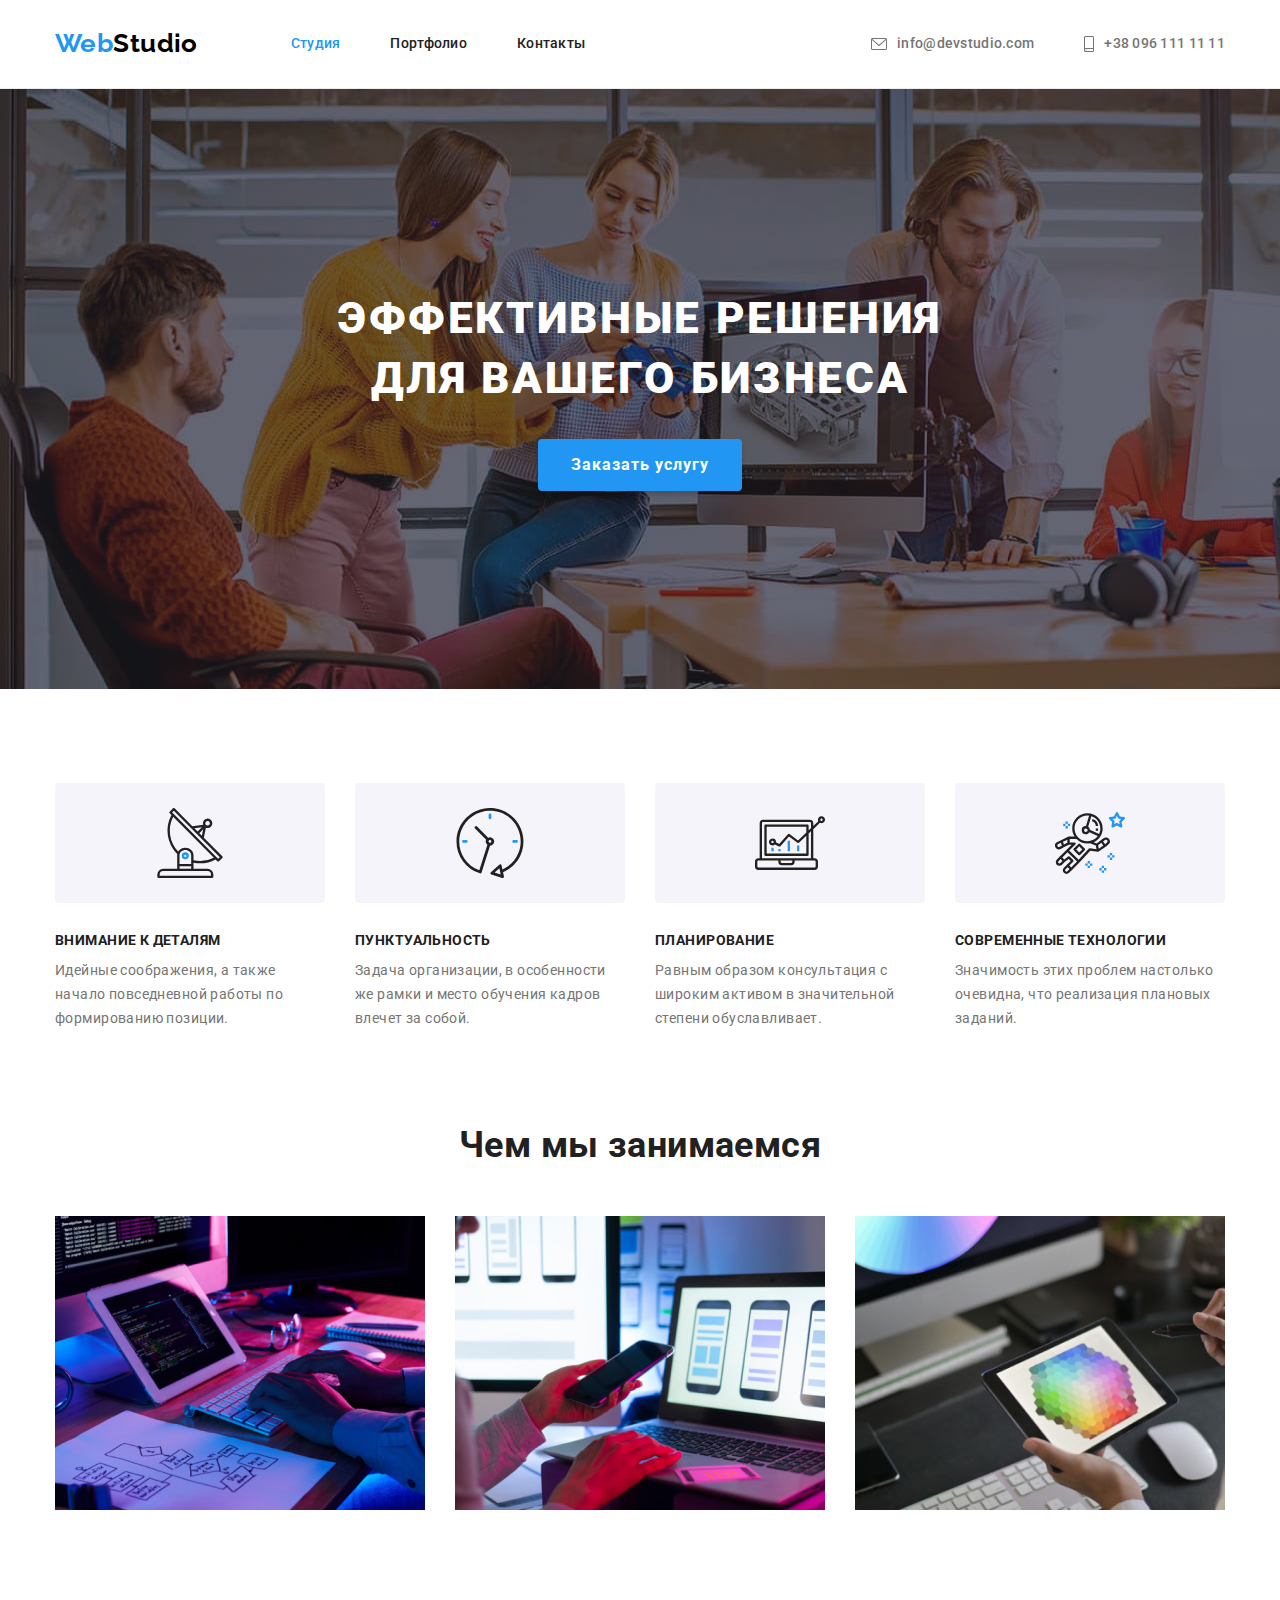
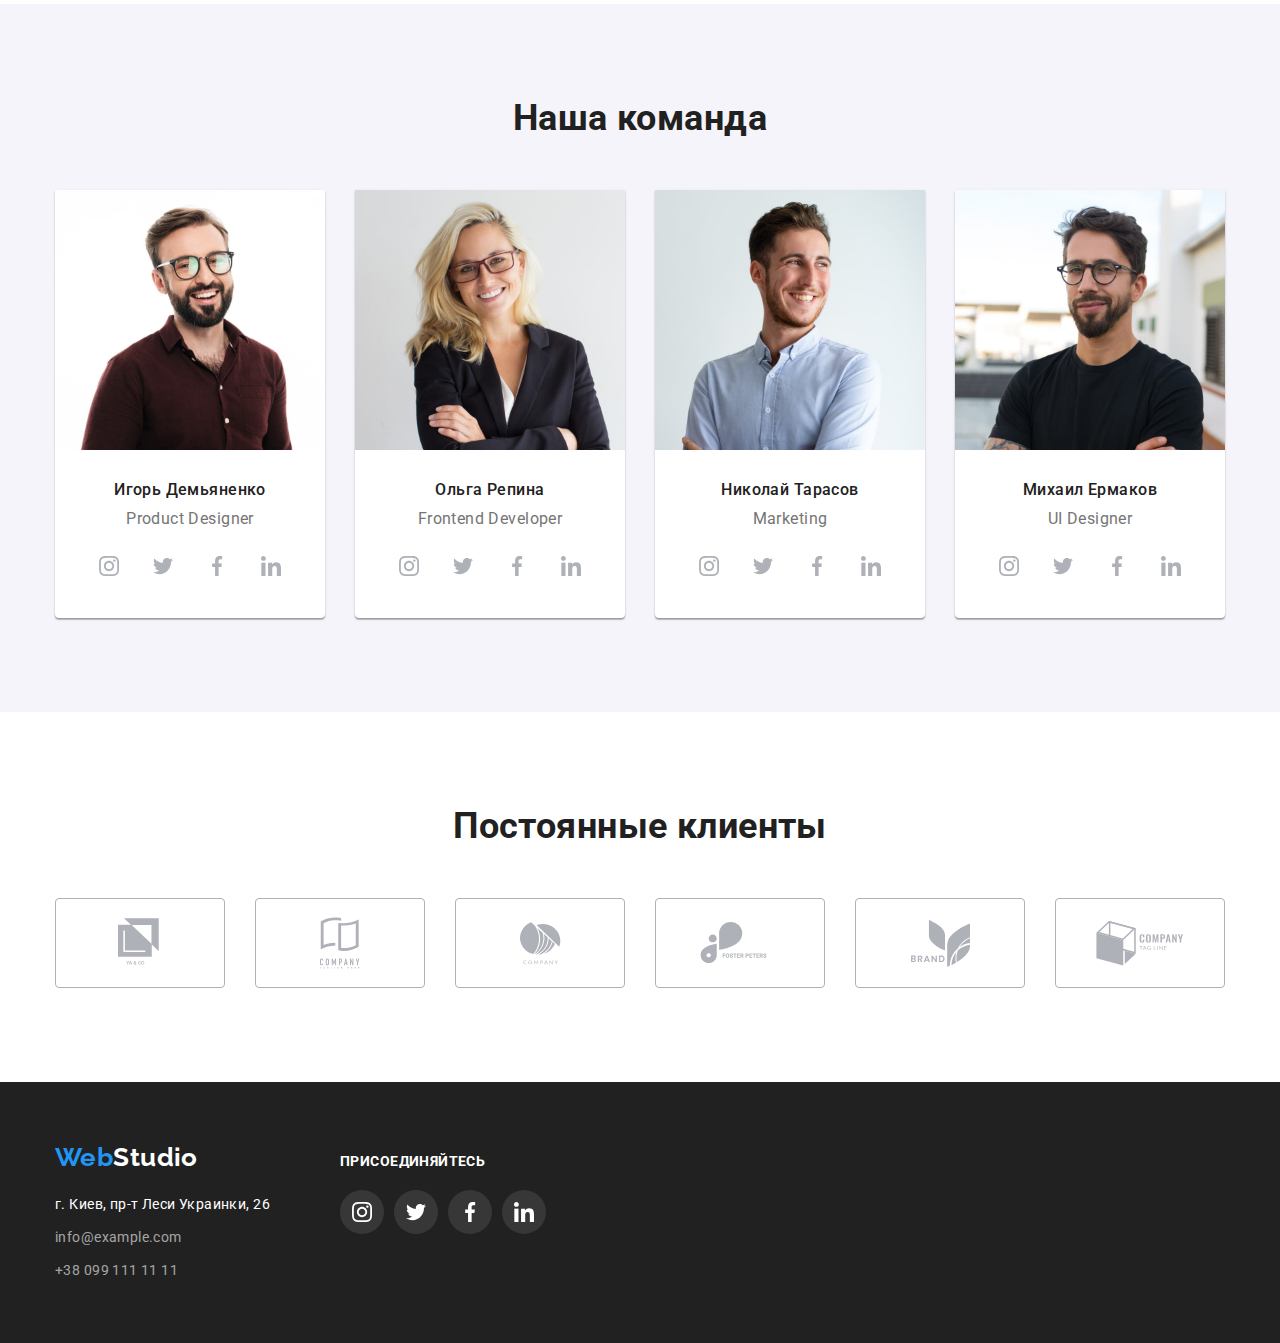
==== index.html @ 92859f31 "js code was added" ====
<!DOCTYPE html>
<html lang="ru">
  <head>
    <meta charset="UTF-8" />
    <meta name="viewport" content="width=device-width, initial-scale=1.0" />
    <link rel="preconnect" href="https://fonts.gstatic.com" />
    <link
      href="https://fonts.googleapis.com/css2?family=Raleway:wght@700&family=Roboto:wght@400;500;700;900&display=swap"
      rel="stylesheet"
    />
    <link
      rel="stylesheet"
      href="https://cdnjs.cloudflare.com/ajax/libs/modern-normalize/1.0.0/modern-normalize.css"
    />
    <link rel="stylesheet" href="./css/style.css" />
    <link rel="stylesheet" href="./css/svg.css">
    <title>Web Studio</title>
  </head>
  <body>
    <!-- navigation and contact information -->
    <header class="page-header">
      <div class="container">
        <nav class="navigation">
          <a
            class="logo link-reset"
            href="./index.html"
            aria-label="логотип компании WebStudio"
            lang="en"
            ><span class="web">Web</span>Studio</a
          >
          <ul class="pages-list list-reset">
            <li class="item">
              <a class="link link-reset current-page" href="./index.html"
                >Студия</a
              >
            </li>
            <li class="item">
              <a
                class="link link-reset"
                href="./pages/portfolio.html"
                target="_blank"
                >Портфолио</a
              >
            </li class="item">
            <li><a class="link link-reset" href="">Контакты</a></li>
          </ul>
        </nav>
        <ul class="contacts-list list-reset">
          <li class="item">
            <a class="link link-reset"
              href="mailto:info@devstudio.com"
              lang="en">
              <svg class="icon mail-icon">
                <use href="./images/svg/icons-sprite.svg#icon-envelope">
              </svg>
              <span>info@devstudio.com</span>
            </a>
          </li>
          <li class="item">
            <a class="link link-reset" href="tel:+380961111111">
              <svg class="icon phone-icon">
                <use href="./images/svg/icons-sprite.svg#icon-smartphone"/>
              </svg>
              <span>+38 096 111 11 11</span>
            </a>
          </li>
        </ul>
      </div>
    </header>
    <!-- general content -->
    <main>
      <!-- hero -->
      <section class="hero">
        <div class="container">
          <h1>Эффективные решения для вашего бизнеса</h1>
          <button
            class="btn button-order button-cursor"
            type="button"
            name="service-order"
          >
            Заказать услугу
          </button>
        </div>
      </section>
      <!-- features -->
      <section class="features-section">
        <div class="container">
          <h2 class="visually-hidden">Особенности</h2>
          <ul class="features-list list-reset">
            <li class="item icon-antenna">
              <h3 class="feature-heading">Внимание к деталям</h3>
              <p class="feature-description">
                Идейные соображения, а также начало повседневной работы по
                формированию позиции.
              </p>
            </li>
            <li class="item icon-clock">
              <h3 class="feature-heading">Пунктуальность</h3>
              <p class="feature-description">
                Задача организации, в особенности же рамки и место обучения кадров
                влечет за собой.
              </p>
            </li>
            <li class="item icon-diagram">
              <h3 class="feature-heading">Планирование</h3>
              <p class="feature-description">
                Равным образом консультация с широким активом в значительной
                степени обуславливает.
              </p>
            </li>
            <li class="item icon-astronaut">
              <h3 class="feature-heading">Современные технологии</h3>
              <p class="feature-description">
                Значимость этих проблем настолько очевидна, что реализация
                плановых заданий.
              </p>
            </li>
          </ul>
        </div>
      </section>
      <!-- what do we do -->
      <section class="directions-section">
        <div class="container">
          <h2 class="directions-heading">Чем мы занимаемся</h2>
          <ul class="directions-list list-reset">
            <li class="item">
              <img
                src="./images/features/optimized/box01-o.jpg"
                alt="алгоритмы"
                width="370"
                height="294"
              />
            </li>
            <li class="item">
              <img
                src="./images/features/optimized/box02-o.jpg"
                alt="оптимизация"
                width="370"
                height="294"
              />
            </li>
            <li class="item">
              <img
                src="./images/features/optimized/box03-o.jpg"
                alt="дизайн"
                width="370"
                height="294"
              />
            </li>
          </ul>
        </div>
      </section>
      <!-- our team -->
      <section class="team">
        <div class="container">
          <h2 class="team-heading">Наша команда</h2>
          <ul class="teammates-list list-reset">
            <li class="item">
              <div class="card-description">
                <h3 class="teammate-name">Игорь Демьяненко</h3>
                <p class="teammate-position" lang="en">Product Designer</p>
                <ul class="list-reset social-networks">
                  <li class="item">
                    <a href="" class="link-reset social-link">
                    <svg class="icon-social-network">
                      <use href="./images/svg/icons-sprite.svg#icon-instagram"></use>
                    </svg>
                  </a>
                  </li>
                  <li class="item">
                    <a href="" class="link-reset social-link">
                      <svg class="icon-social-network">
                        <use href="./images/svg/icons-sprite.svg#icon-twitter"></use>
                      </svg>
                    </a>
                  </li>
                  <li class="item">
                    <a href="" class="link-reset social-link">
                      <svg class="icon-social-network">
                        <use href="./images/svg/icons-sprite.svg#icon-facebook"></use>
                      </svg>
                    </a>
                  </li>
                  <li class="item">
                    <a href="" class="link-reset social-link">
                      <svg class="icon-social-network">
                        <use href="./images/svg/icons-sprite.svg#icon-linkedin"></use>
                      </svg>
                    </a>
                  </li>
                </ul>
              </div>
              <img
                src="./images/teammates/optimized/01-o.jpg"
                alt="сотрудник компании WebStudio в сфере дизайна продукта"
                width="270"
                height="260"
              />
            </li>
            <li class="item">
              <div class="card-description">
                <h3 class="teammate-name">Ольга Репина</h3>
                <p class="teammate-position" lang="en">Frontend Developer</p>
                <ul class="list-reset social-networks">
                  <li class="item">
                    <a href="" class="link-reset social-link">
                    <svg class="icon-social-network">
                      <use href="./images/svg/icons-sprite.svg#icon-instagram"></use>
                    </svg>
                  </a>
                  </li>
                  <li class="item">
                    <a href="" class="link-reset social-link">
                      <svg class="icon-social-network">
                        <use href="./images/svg/icons-sprite.svg#icon-twitter"></use>
                      </svg>
                    </a>
                  </li>
                  <li class="item">
                    <a href="" class="link-reset social-link">
                      <svg class="icon-social-network">
                        <use href="./images/svg/icons-sprite.svg#icon-facebook"></use>
                      </svg>
                    </a>
                  </li>
                  <li class="item">
                    <a href="" class="link-reset social-link">
                      <svg class="icon-social-network">
                        <use href="./images/svg/icons-sprite.svg#icon-linkedin"></use>
                      </svg>
                    </a>
                  </li>
                </ul>
              </div>
              <img
                src="./images/teammates/optimized/02-o.jpg"
                alt="сотрудник компании WebStudio в сфере разработки"
                width="270"
                height="260"
              />
            </li>
            <li class="item">
              <div class="card-description">
                <h3 class="teammate-name">Николай Тарасов</h3>
                <p class="teammate-position" lang="en">Marketing</p>
                <ul class="list-reset social-networks">
                  <li class="item">
                    <a href="" class="link-reset social-link">
                    <svg class="icon-social-network">
                      <use href="./images/svg/icons-sprite.svg#icon-instagram"></use>
                    </svg>
                  </a>
                  </li>
                  <li class="item">
                    <a href="" class="link-reset social-link">
                      <svg class="icon-social-network">
                        <use href="./images/svg/icons-sprite.svg#icon-twitter"></use>
                      </svg>
                    </a>
                  </li>
                  <li class="item">
                    <a href="" class="link-reset social-link">
                      <svg class="icon-social-network">
                        <use href="./images/svg/icons-sprite.svg#icon-facebook"></use>
                      </svg>
                    </a>
                  </li>
                  <li class="item">
                    <a href="" class="link-reset social-link">
                      <svg class="icon-social-network">
                        <use href="./images/svg/icons-sprite.svg#icon-linkedin"></use>
                      </svg>
                    </a>
                  </li>
                </ul>
              </div>
              <img
                src="./images/teammates/optimized/03-o.jpg"
                alt="сотрудник компании WebStudio в сфере маркетинга"
                width="270"
                height="260"
              />
            </li>
            <li class="item">
              <div class="card-description">
                <h3 class="teammate-name">Михаил Ермаков</h3>
                <p class="teammate-position" lang="en">UI Designer</p>
                <ul class="list-reset social-networks">
                  <li class="item">
                    <a href="" class="link-reset social-link">
                    <svg class="icon-social-network">
                      <use href="./images/svg/icons-sprite.svg#icon-instagram"></use>
                    </svg>
                  </a>
                  </li>
                  <li class="item">
                    <a href="" class="link-reset social-link">
                      <svg class="icon-social-network">
                        <use href="./images/svg/icons-sprite.svg#icon-twitter"></use>
                      </svg>
                    </a>
                  </li>
                  <li class="item">
                    <a href="" class="link-reset social-link">
                      <svg class="icon-social-network">
                        <use href="./images/svg/icons-sprite.svg#icon-facebook"></use>
                      </svg>
                    </a>
                  </li>
                  <li class="item">
                    <a href="" class="link-reset social-link">
                      <svg class="icon-social-network">
                        <use href="./images/svg/icons-sprite.svg#icon-linkedin"></use>
                      </svg>
                    </a>
                  </li>
                </ul>
              </div>
              <img
                src="./images/teammates/optimized/04-o.jpg"
                alt="сотрудник компании WebStudio в сфере дизайна среды"
                width="270"
                height="260"
              />
            </li>
          </ul>
        </div>
      </section>
      <!-- clients logo -->
      <section class="clients-section">
        <div class="container">
          <h2 class="clients-heading">Постоянные клиенты</h2>
          <ul class="list-reset clients-list">
            <li class="icon-wrapper">
              <a class="link-reset client-icon" href="">
                <svg class="client-logo logo-1">
                  <use href="./images/svg/icons-sprite.svg#icon-logo-1"></use>
                </svg>
              </a>
            </li>
            <li class="icon-wrapper">
              <a class="link-reset client-icon" href="">
                <svg class="client-logo logo-2">
                  <use href="./images/svg/icons-sprite.svg#icon-logo-2"></use>
                </svg>
              </a>
            </li>
            <li class="icon-wrapper">
              <a class="link-reset client-icon" href="">
                <svg class="client-logo logo-3">
                  <use href="./images/svg/icons-sprite.svg#icon-logo-3"></use>
                </svg>
              </a>
            </li>
            <li class="icon-wrapper">
              <a class="link-reset client-icon" href="">
                <svg class="client-logo logo-4">
                  <use href="./images/svg/icons-sprite.svg#icon-logo-4"></use>
                </svg>
              </a>
            </li>
            <li class="icon-wrapper">
              <a class="link-reset client-icon" href="">
                <svg class="client-logo logo-5">
                  <use href="./images/svg/icons-sprite.svg#icon-logo-5"></use>
                </svg>
              </a>
            </li>
            <li class="icon-wrapper">
              <a class="link-reset client-icon " href="">
                <svg class="client-logo logo-6">
                  <use href="./images/svg/icons-sprite.svg#icon-logo-6"></use>
                </svg>
              </a>
            </li>
          </ul>
        </div>
      </section>
    </main>
    <!-- aux information and adress -->
    <footer class="page-footer">
      <div class="container">
        <address class="address">
          <a
            class="logo link-reset"
            href="./index.html"
            aria-label="логотип компании WebStudio"
            lang="en"
            ><span class="web">Web</span>Studio</a
          >
          <p class="postal">г. Киев, пр-т Леси Украинки, 26</p>
          <ul class="contacts-list list-reset">
            <li class="item">
              <a class="email link-reset" href="mailto:info@example.com" lang="en"
                >info@example.com</a
              >
            </li>
            <li class="item">
              <a class="tel link-reset" href="tel:+380991111111"
                >+38 099 111 11 11</a
              >
            </li>
          </ul>
        </address>
        <div class="join-container">
          <h2 class="join-heading">присоединяйтесь</h2>
          <ul class="list-reset social-networks">
            <li class="item">
              <a href="" class="link-reset social-link">
              <svg class="icon-social-network">
                <use href="./images/svg/icons-sprite.svg#icon-instagram"></use>
              </svg>
            </a>
          </li>
            <li class="item">
              <a href="" class="link-reset social-link">
                <svg class="icon-social-network">
                  <use href="./images/svg/icons-sprite.svg#icon-twitter"></use>
                </svg>
            </a>
          </li>
            <li class="item">
              <a href="" class="link-reset social-link">
                <svg class="icon-social-network">
                  <use href="./images/svg/icons-sprite.svg#icon-facebook"></use>
                </svg>
            </a>
          </li>
            <li class="item">
              <a href="" class="link-reset social-link">
                <svg class="icon-social-network">
                  <use href="./images/svg/icons-sprite.svg#icon-linkedin"></use>
                </svg>
            </a>
          </li>
          </ul>  
        </div>
      </div>
    </footer>
    <script src="./js/modal.js"></script>
  </body>
</html>
---- css/style.css ----
:root {
  --common-font: Roboto, sans-serif;
  --logo-font: Raleway, sans-serif;

  --main-bg-color: #ffffff;
  --section-bg-color: #f5f4fa;
  --footer-bg-color: #212121;
  --blank-bg-color: #2f303a;
  --border-separator-color: #ececec;
  --interactive-element-color: #2196f3;
  --button-color: #2196f3;
  --current-page-color: #2196f3;
  --button-filter-color: #f5f4fa;

  --logo-font-color: #2196f3;
  --logo-font-black: #000000;
  --logo-font-white: #ffffff;
  --lightondark-text-color: #ffffff;
  --main-heading-color: #212121;
  --nav-color: #212121;
  --main-text-color: #757575;
  --footer-contacts-color: rgba(255, 255, 255, 0.6);
  --card-border-color: #eeeeee;

  --hero-bg-color: #c4c4c4;
  --hero-bg-overlay-color: rgba(47, 48, 58, 0.4);

  --svg-inactive-fill: #afb1b8;
  --svg-active-fill: #2196f3;

  --hero-button-color: #2196f3;
  --hero-button-active-color: #188ce8;
  --hero-button-shadow: 0px 4px 4px rgba(0, 0, 0, 0.15);
  --features-preview-bg-color: #f5f4fa;

  --teammate-social-link-inactive-bg: #ffffff;
  --teammate-social-link-active-bg: #2196f3;
  --teammate-social-link-logo-fill: #afb1b8;
  --teammate-social-link-logo-active: #ffffff;

  --footer-social-link-inactive-bg: rgba(255, 255, 255, 0.1);
  --footer-social-link-active-bg: #2196f3;
  --footer-social-link-fill: #ffffff;

  --filter-button-selected-shadow: 0px 3px 1px rgba(0, 0, 0, 0.1),
    0px 1px 2px rgba(0, 0, 0, 0.08), 0px 2px 2px rgba(0, 0, 0, 0.12);
  --portfolio-card-hover-shadow: 0px 1px 1px rgba(0, 0, 0, 0.12),
    0px 4px 4px rgba(0, 0, 0, 0.06), 1px 4px 6px rgba(0, 0, 0, 0.16);
}

.visually-hidden {
  position: absolute;
  clip: rect(0 0 0 0);
  width: 1px;
  height: 1px;
  margin: -1px;
}

/* general adaptation to the design (common properties)*/
body {
  background-color: var(--main-bg-color);
  color: var(--main-text-color);
  font-family: var(--common-font);
  font-weight: 400;
  font-size: 14px;
  line-height: 1.71;
  letter-spacing: 0.03em;
}

.page-footer {
  background-color: var(--footer-bg-color);
}

.current-page {
  color: var(--current-page-color);
}

.list-reset {
  list-style-type: none;
  padding: 0;
  margin: 0;
}

.link-reset {
  text-decoration: none;
}

.link-reset:visited,
.link-reset:active {
  color: inherit;
}

.page-header {
  border-bottom: 1px solid var(--border-separator-color);
}

/* container. centering main content*/
.container {
  width: 1200px;
  padding-left: 15px;
  padding-right: 15px;
  margin-left: auto;
  margin-right: auto;
}

.page-header > .container {
  display: flex;
  align-items: center;
}

/* logotype */
.logo,
.logo:visited {
  font-family: var(--logo-font);
  font-weight: 700;
  font-size: 26px;
  line-height: 1.19;
  letter-spacing: inherit;
  color: var(--logo-font-black);
}

.logo > .web {
  color: var(--logo-font-color);
}
.address > .logo {
  color: var(--logo-font-white);
}

.navigation .logo {
  display: block;
  /* padding-top: 24px;
  padding-bottom: 25px; */
  margin-right: 93px;
}
/* navigation */
.navigation {
  display: flex;
  align-items: center;
}

.navigation .link,
.navigation .link:visited,
.contacts-list .link,
.contacts-list .link:visited {
  font-family: inherit;
  font-weight: 500;
  font-size: 14px;
  line-height: 1.14;
  letter-spacing: 0.02em;
}

.pages-list {
  display: flex;
}

.pages-list .link {
  color: var(--nav-color);
}

.page-header .contacts-list {
  display: flex;
  margin-left: auto;
}

.contacts-list > .item > .link {
  display: flex;
  align-items: center;
  color: var(--main-text-color);
  line-height: inherit;
}

.pages-list .link,
.contacts-list .link {
  display: block;
  padding-top: 32px;
  padding-bottom: 32px;
}

.page-header .pages-list > .item:not(:last-child),
.page-header .contacts-list > .item:not(:last-child) {
  margin-right: 50px;
}

.pages-list .link:hover,
.pages-list .link:focus,
.contacts-list .link:hover,
.contacts-list .link:focus {
  color: var(--interactive-element-color);
  outline: transparent;
}

.link.current-page {
  color: var(--interactive-element-color);
}

/* hero section */
.hero {
  height: 600px;
  max-width: 1600px;
  padding-top: 200px;
  padding-bottom: 200px;
  margin-right: auto;
  margin-left: auto;
  text-align: center;
  background-color: var(--hero-bg-color);
  background-image: linear-gradient(
      var(--hero-bg-overlay-color),
      var(--hero-bg-overlay-color)
    ),
    url('../images/hero/optimized/hero-bg-o.jpg');
  background-repeat: no-repeat;
}

.hero h1 {
  width: 696px;
  margin: 0;
  margin-right: auto;
  margin-left: auto;
  margin-bottom: 30px;

  font-weight: 900;
  font-size: 44px;
  line-height: 1.36;
  letter-spacing: 0.06em;
  text-transform: uppercase;
  text-align: center;

  color: var(--lightondark-text-color);
}

.hero .button-order {
  font-weight: 700;
  font-size: 16px;
  line-height: 1.87;
  letter-spacing: 0.06em;
  color: var(--lightondark-text-color);
  background-color: var(--button-color);
}

.hero .button-order:hover,
.hero .button-order:focus {
  background-color: var(--hero-button-active-color);
}

.btn {
  border: 1px solid transparent;
  border-radius: 4px;
  padding: 10px 32px;
  text-align: center;
  box-shadow: 0px 4px 4px rgba(0, 0, 0, 0.15);
}

/* features */
.features-section,
.team,
.clients-section {
  padding-top: 94px;
  padding-bottom: 94px;
}
.features-list {
  display: flex;
}

.features-list > .item {
  max-width: 270px;
}

.features-list > .item:not(:last-child) {
  margin-right: 30px;
}

.features-list > .item::before {
  content: '';
  display: block;
  width: 270px;
  height: 120px;
  margin-bottom: 30px;
  border-radius: 4px;
  background-color: var(--features-preview-bg-color);
  background-repeat: no-repeat;
  background-position: center;
}

.icon-antenna::before {
  background-image: url('../images/svg/optimized/antenna.svg');
}
.icon-clock::before {
  background-image: url('../images/svg/optimized/clock.svg');
}
.icon-diagram::before {
  background-image: url('../images/svg/optimized/diagram.svg');
}
.icon-astronaut::before {
  background-image: url('../images/svg/optimized/astronaut.svg');
}

.feature-heading,
.feature-description {
  margin: 0;
}

.feature-heading {
  margin-bottom: 10px;
}

.features-list .feature-heading {
  font-weight: 700;
  font-size: 14px;
  line-height: 1.14;
  text-transform: uppercase;
  color: var(--main-heading-color);
}

/* what do we do (directions) and team common styles */
.directions-section {
  padding-bottom: 94px;
}

.directions-heading,
.team-heading,
.clients-heading {
  font-weight: 700;
  font-size: 36px;
  line-height: 1.16;
  color: var(--main-heading-color);
}

.directions-heading {
  margin: 0;
  margin-bottom: 50px;
  text-align: center;
}
.directions-list {
  display: flex;
  margin: 0;
  padding: 0;
  font-size: 0;
}

.directions-list > .item:not(:last-child) {
  margin-right: 30px;
}

/* our team */
.team {
  background-color: var(--section-bg-color);
}

.team-heading {
  margin: 0;
  margin-bottom: 50px;
  text-align: center;
}

.teammates-list {
  display: flex;
  font-size: 0;
}

.teammates-list > .item {
  max-width: 270px;
  background: var(--main-bg-color);
  text-align: center;
  display: flex;
  flex-direction: column-reverse;
  box-shadow: 0px 1px 3px rgba(0, 0, 0, 0.12), 0px 1px 1px rgba(0, 0, 0, 0.14),
    0px 2px 1px rgba(0, 0, 0, 0.2);
  border-radius: 0 0 4px 4px;
}

.teammates-list > .item:not(:last-child) {
  margin-right: 30px;
}

.card-description {
  padding-top: 30px;
  padding-bottom: 30px;
}

.teammates-list .teammate-name {
  font-weight: 500;
  font-size: 16px;
  line-height: 1.19;
  color: var(--main-heading-color);
  margin: 0;
  margin-bottom: 10px;
}

.teammates-list .teammate-position {
  font-weight: 400;
  font-size: 16px;
  line-height: 1.19;
  margin: 0;
  margin-bottom: 16px;
}

.card-description > .social-networks {
  width: 206px;
  margin-right: auto;
  margin-left: auto;
}

.card-description .social-link:hover,
.card-description .social-link:focus {
  outline: transparent;
}

/* clients section */
.clients-heading {
  margin-top: 0;
  margin-bottom: 50px;
  text-align: center;
}

.clients-list {
  display: flex;
  color: var(--svg-inactive-fill);
}

.icon-wrapper:not(:last-child) {
  margin-right: 30px;
}

.client-icon {
  display: flex;
  align-items: center;
  width: 170px;
  height: 90px;
  border: 1px solid var(--svg-inactive-fill);
  border-radius: 4px;
}

.client-icon:hover,
.client-icon:focus {
  border-color: var(--svg-active-fill);
  outline: transparent;
}

.client-icon:hover .client-logo,
.client-icon:focus .client-logo {
  fill: var(--svg-active-fill);
}

.client-icon > .client-logo {
  fill: currentColor;
  align-self: center;
  margin-right: auto;
  margin-left: auto;
}

/* footer address */
.page-footer {
  padding-top: 60px;
  padding-bottom: 60px;
}

.page-footer > .container {
  display: flex;
}

.page-footer address {
  font-style: normal;
  margin-right: 70px;
}

.address > .logo {
  display: block;
  margin-bottom: 20px;
}

.address > .postal {
  color: var(--lightondark-text-color);
  margin: 0;
  margin-bottom: 9px;
}

.address > .contacts-list > .item:not(:last-child) {
  margin-bottom: 9px;
}

.address .tel,
.address .tel:visited,
.address .email,
.address .email:visited {
  color: var(--footer-contacts-color);
}

/* social networks */
.join-container {
  margin-top: 12px;
}
.join-heading {
  margin: 0;
  margin-bottom: 20px;
  font-family: Roboto;
  font-weight: 700;
  font-size: 14px;
  line-height: 1.14;
  letter-spacing: 0.03em;
  text-transform: uppercase;
  color: var(--logo-font-white);
}

.social-networks {
  display: flex;
}

.social-networks > .item:not(:last-child) {
  margin-right: 10px;
}

.social-link {
  display: flex;
  align-items: center;
  width: 44px;
  height: 44px;
  border-radius: 50%;
  background-color: var(--footer-social-link-inactive-bg);
  color: var(--footer-social-link-fill);
}

.social-link:hover,
.social-link:focus {
  background-color: var(--footer-social-link-active-bg);
}

.icon-social-network {
  margin-left: auto;
  margin-right: auto;
}

/* PORTFOLIO page styles */
/* filters  */
.portfolio {
  padding-top: 92px;
  padding-bottom: 94px;
}

.filter-list {
  margin: 0;
  margin-bottom: 52px;
  padding: 0;
  display: flex;
  justify-content: center;
}

.filter-list > .item:not(:last-child) {
  margin-right: 8px;
}

.button-filter {
  padding: 6px 22px;
  border-radius: 4px;
  border-style: solid;
  border-color: transparent;
}

.filter-list .button-filter {
  background-color: var(--button-filter-color);
  font-weight: 500;
  font-size: 16px;
  line-height: 1.62;
  color: var(--nav-color);
}
.button-filter.selected-filter,
.button-cursor:hover,
.button-cursor:focus {
  background-color: var(--interactive-element-color);
  color: var(--lightondark-text-color);
  cursor: pointer;
  box-shadow: 0px 3px 1px rgba(0, 0, 0, 0.1), 0px 1px 2px rgba(0, 0, 0, 0.08),
    0px 2px 2px rgba(0, 0, 0, 0.12);
  outline: transparent;
}

/* cards */

.filter-result {
  margin: -15px;
  padding: 0;
  display: flex;
  flex-wrap: wrap;
}

.card {
  margin: 15px;
  padding: 0;
  font-size: 0;
}

.card > .link {
  display: flex;
  flex-direction: column-reverse;
}

.card > .link:hover,
.card > .link:focus {
  box-shadow: var(--portfolio-card-hover-shadow);
  outline: transparent;
}

.card .link,
.card .link:visited {
  color: inherit;
}

.card-info {
  padding-top: 20px;
  padding-bottom: 20px;
  padding-left: 24px;
  padding-right: 24px;
  border: 1px solid var(--card-border-color);
  border-top: none;
}

.card .card-heading {
  margin: 0;
  margin-bottom: 4px;

  font-weight: 700;
  font-size: 18px;
  line-height: 2;
  letter-spacing: 0.06em;

  color: var(--main-heading-color);
}

.card .card-type {
  margin: 0;
  font-size: 16px;
  line-height: 1.87;
}
---- css/svg.css ----
.icon {
  margin-right: 10px;
  fill: currentColor;
}

.mail-icon {
  width: 16px;
  height: 12px;
}

.phone-icon {
  width: 10px;
  height: 16px;
}

.logo-1 {
  width: 45px;
  height: 50px;
}

.logo-2 {
  width: 40px;
  height: 52px;
}

.logo-3 {
  width: 41px;
  height: 43px;
}

.logo-4 {
  width: 80px;
  height: 42px;
}

.logo-5 {
  width: 59px;
  height: 47px;
}

.logo-6 {
  width: 88px;
  height: 45px;
}

.icon-social-network {
  width: 20px;
  height: 20px;
  fill: #ffffff;
}

.card-description .icon-social-network {
  fill: var(--teammate-social-link-logo-fill);
}

.card-description .social-link:hover > .icon-social-network,
.card-description .social-link:focus > .icon-social-network {
  fill: var(--teammate-social-link-logo-active);
}
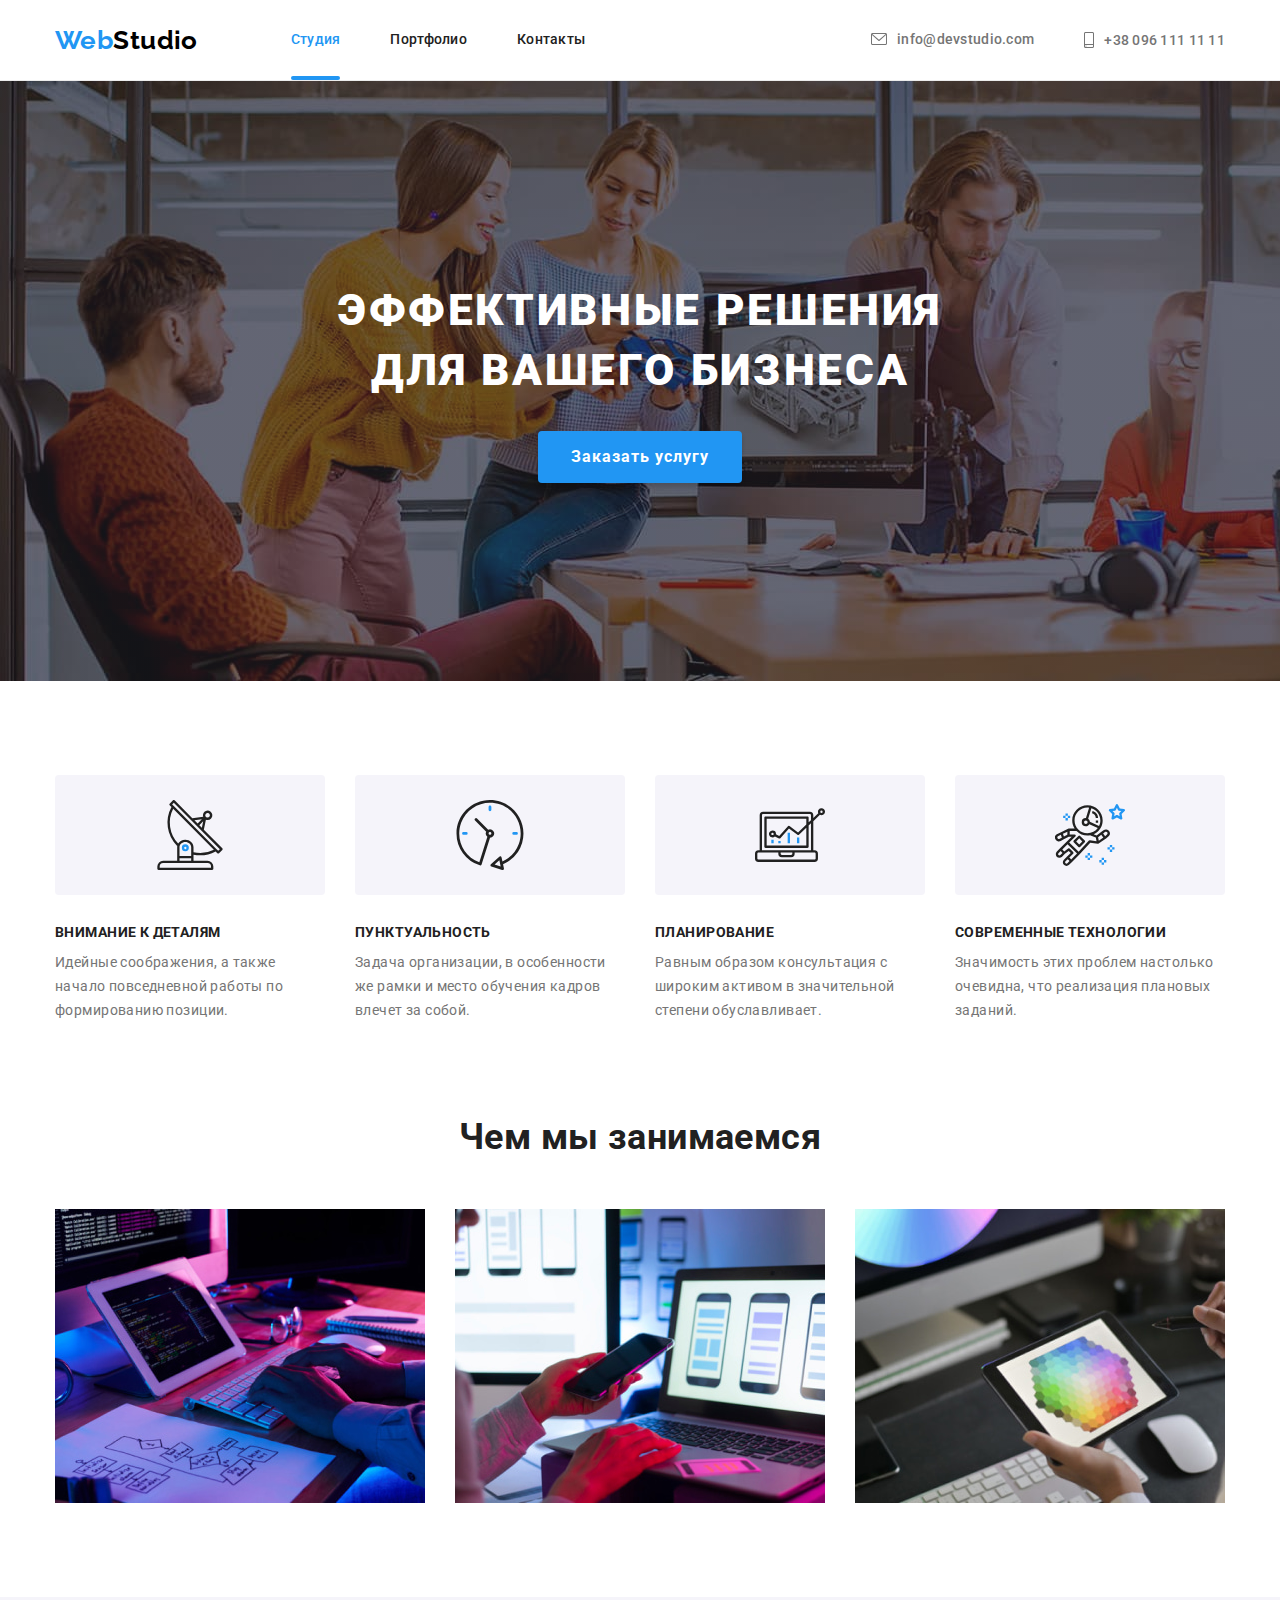
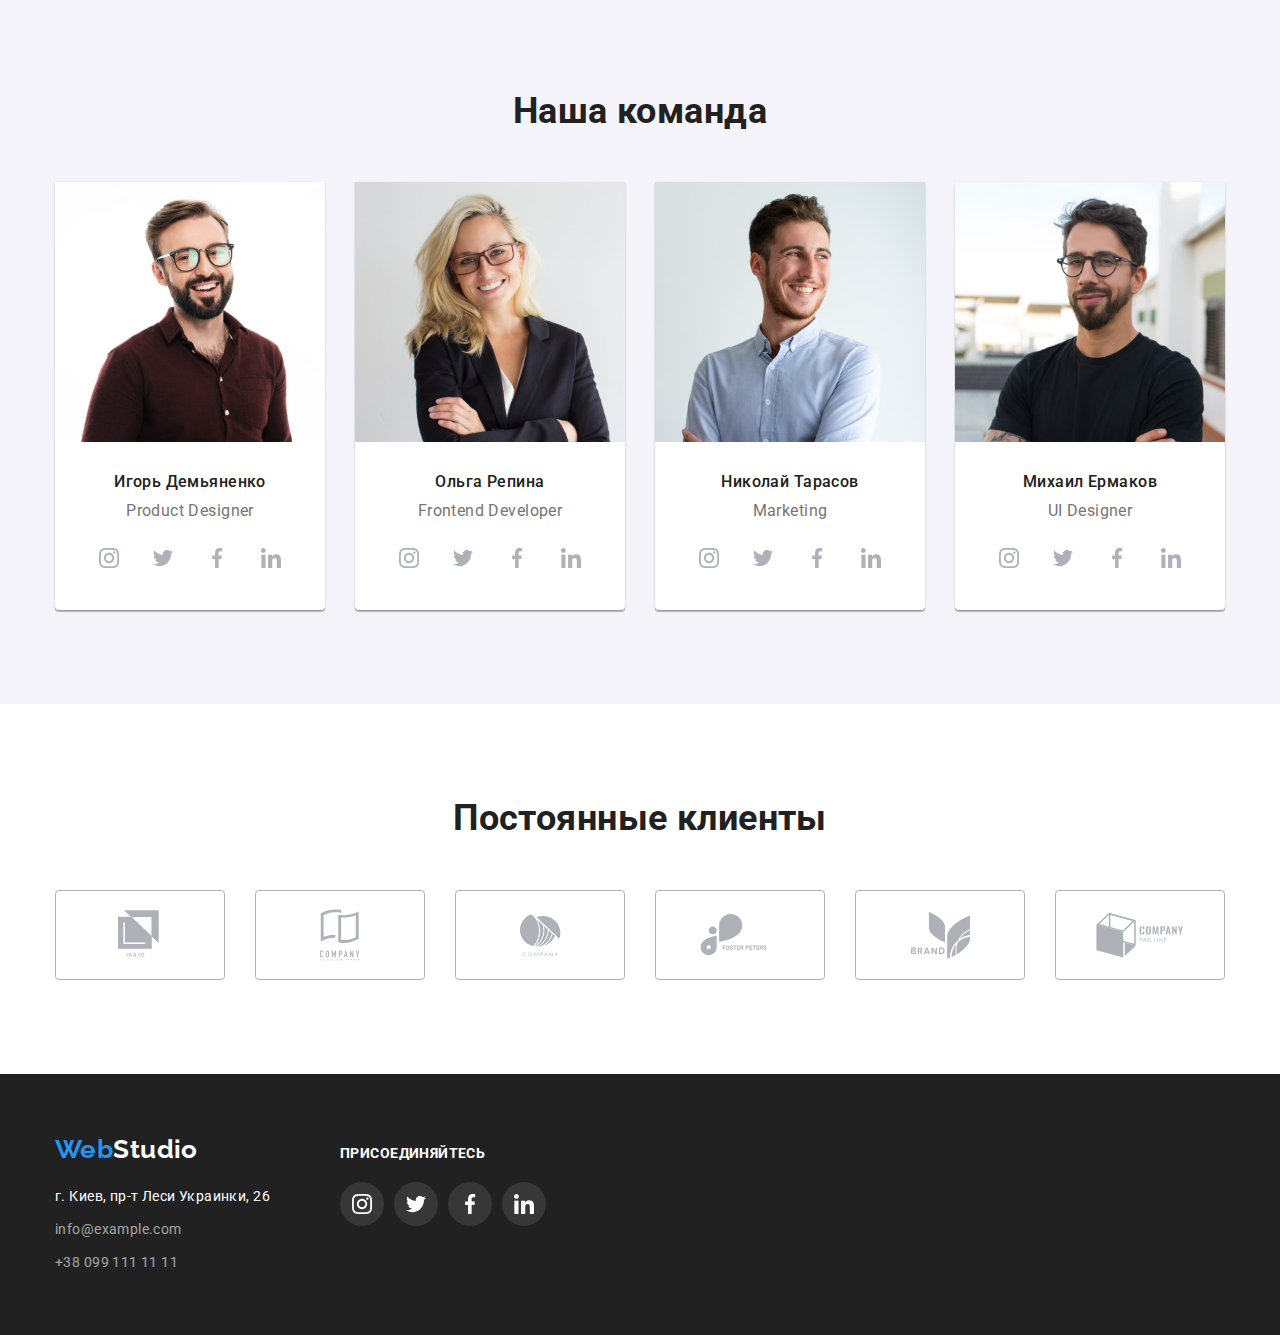
==== commit 98ce0330: "header deco was positioned and hover transitioned" ====
--- a/index.html
+++ b/index.html
@@ -30,9 +30,10 @@
           >
           <ul class="pages-list list-reset">
             <li class="item">
-              <a class="link link-reset current-page" href="./index.html"
-                >Студия</a
-              >
+              <a class="link link-reset current-page" href="./index.html">
+                Студия
+                <div class="underline"></div>
+              </a>
             </li>
             <li class="item">
               <a
--- a/css/style.css
+++ b/css/style.css
@@ -46,6 +46,9 @@
     0px 1px 2px rgba(0, 0, 0, 0.08), 0px 2px 2px rgba(0, 0, 0, 0.12);
   --portfolio-card-hover-shadow: 0px 1px 1px rgba(0, 0, 0, 0.12),
     0px 4px 4px rgba(0, 0, 0, 0.06), 1px 4px 6px rgba(0, 0, 0, 0.16);
+
+  --transition-time: 250ms;
+  --transition-curve: cubic-bezier(0.4, 0, 0.2, 1);
 }
 
 .visually-hidden {
@@ -106,6 +109,7 @@
 .page-header > .container {
   display: flex;
   align-items: center;
+  line-height: 1;
 }
 
 /* logotype */
@@ -174,6 +178,8 @@
   display: block;
   padding-top: 32px;
   padding-bottom: 32px;
+
+  transition: color var(--transition-time) var(--transition-curve);
 }
 
 .page-header .pages-list > .item:not(:last-child),
@@ -190,7 +196,17 @@
 }
 
 .link.current-page {
+  position: relative;
   color: var(--interactive-element-color);
+}
+
+.current-page > .underline {
+  width: 100%;
+  height: 4px;
+  border-radius: 2px;
+  background-color: var(--interactive-element-color);
+  position: absolute;
+  bottom: 0;
 }
 
 /* hero section */
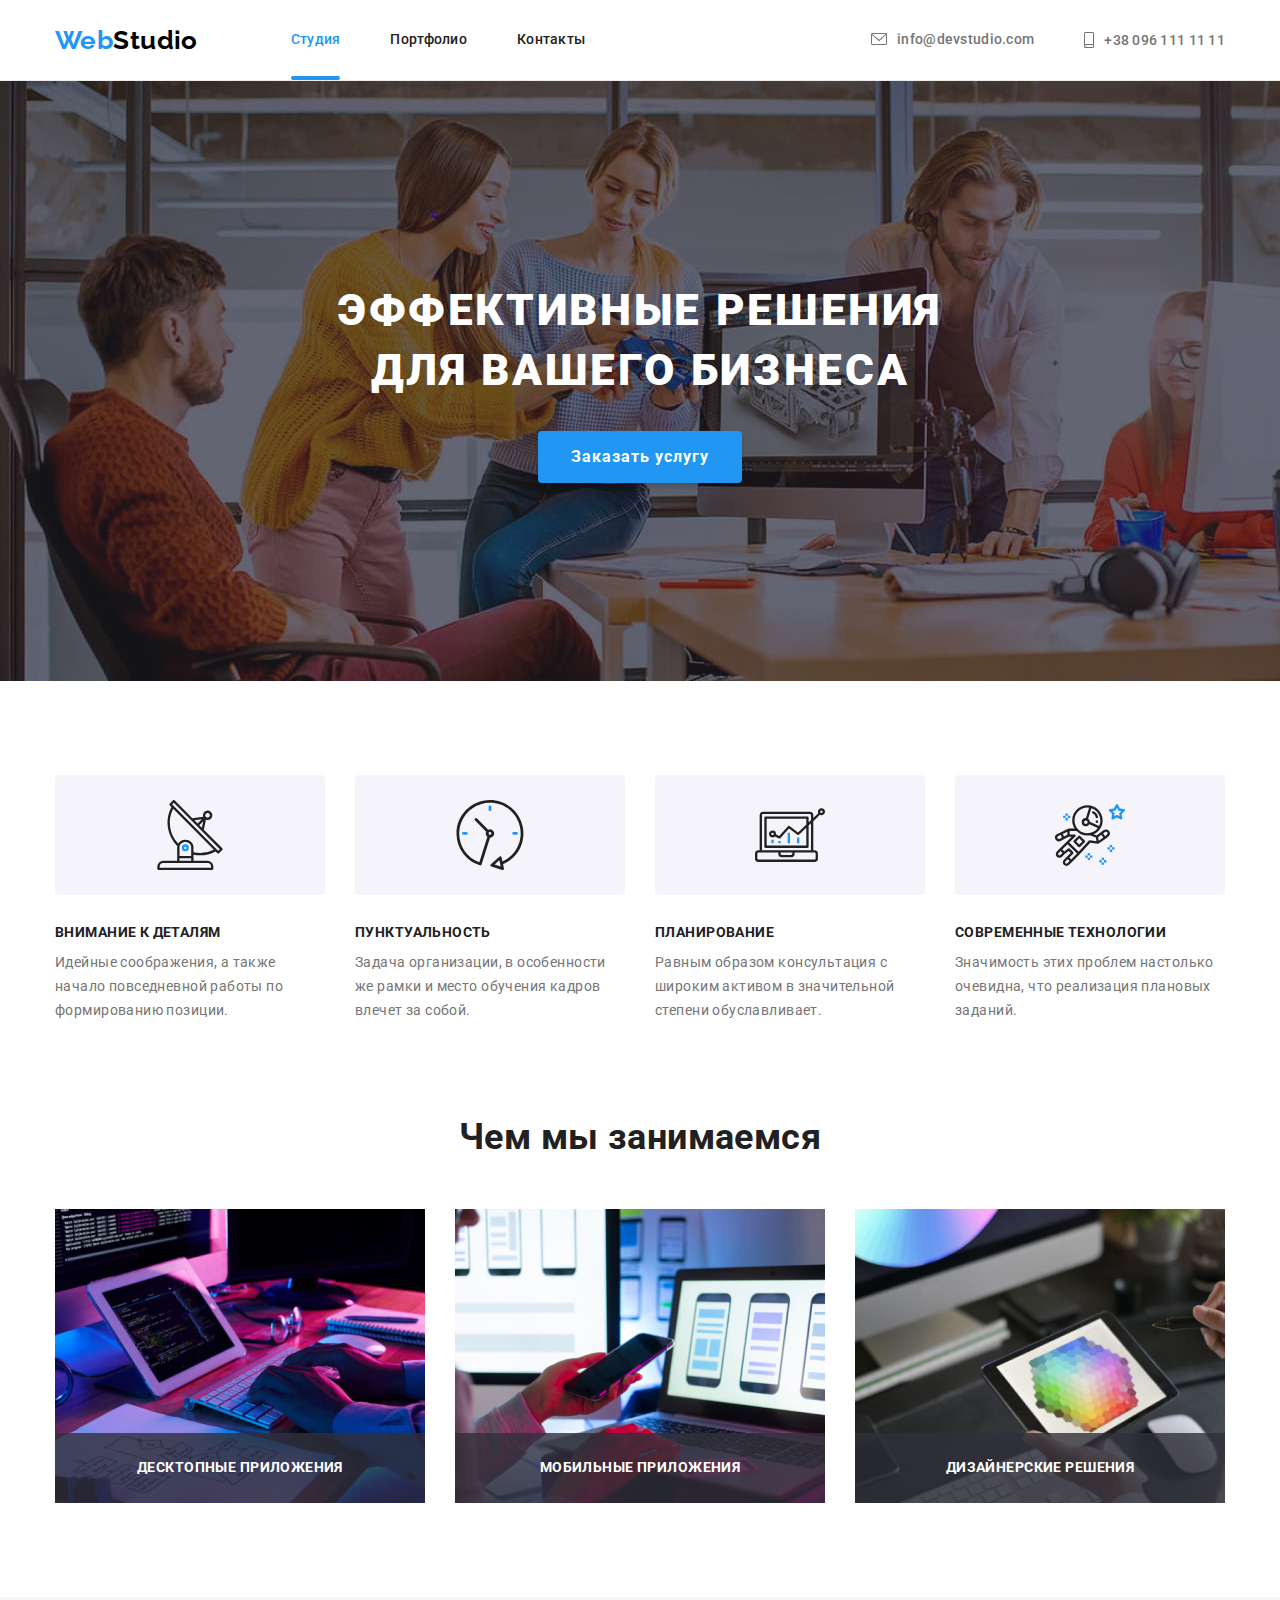
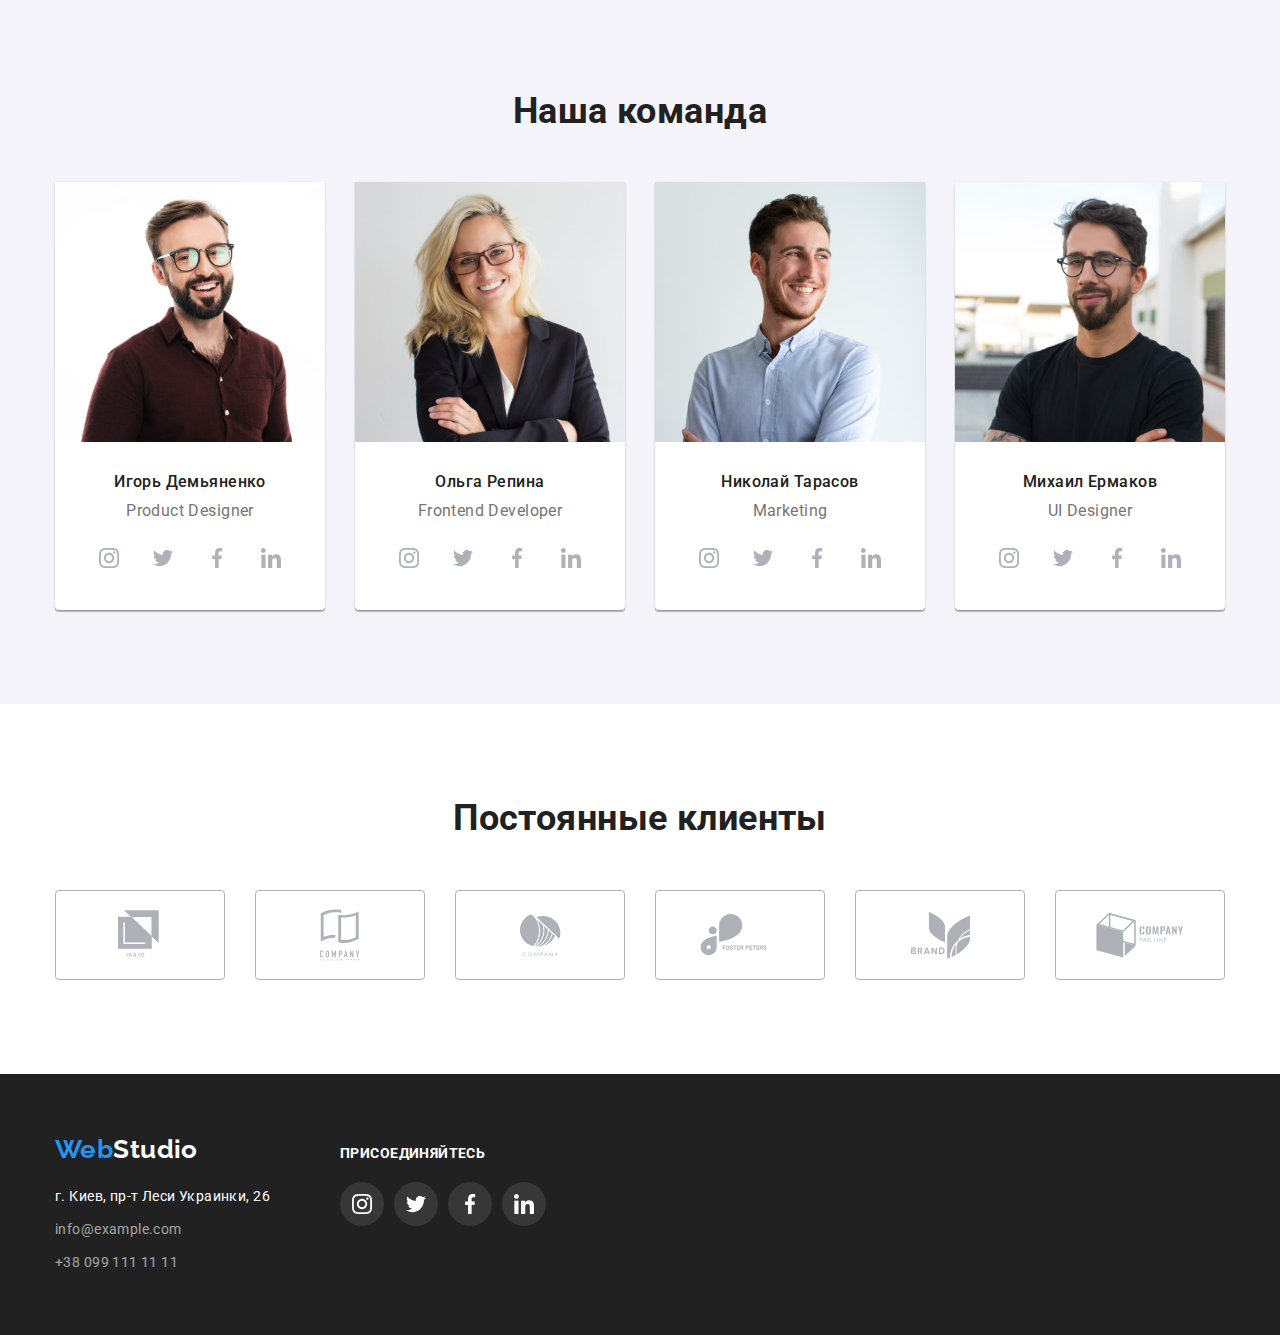
==== commit 0e31350c: "directions overlay was added" ====
--- a/index.html
+++ b/index.html
@@ -131,6 +131,7 @@
                 width="370"
                 height="294"
               />
+              <h3 class="overlay">Десктопные приложения</h3>
             </li>
             <li class="item">
               <img
@@ -139,6 +140,7 @@
                 width="370"
                 height="294"
               />
+              <h3 class="overlay">Мобильные приложения</h3>
             </li>
             <li class="item">
               <img
@@ -147,6 +149,7 @@
                 width="370"
                 height="294"
               />
+              <h3 class="overlay">Дизайнерские решения</h3>
             </li>
           </ul>
         </div>
--- a/css/style.css
+++ b/css/style.css
@@ -353,8 +353,32 @@
   font-size: 0;
 }
 
+/* check for identical */
+.directions-list > .item {
+  overflow: hidden;
+  position: relative;
+}
 .directions-list > .item:not(:last-child) {
   margin-right: 30px;
+}
+/* optimize fonts */
+h3.overlay {
+  width: 100%;
+  margin: 0;
+  padding-top: 27px;
+  padding-bottom: 27px;
+  font-family: Roboto;
+  font-style: normal;
+  font-weight: bold;
+  font-size: 14px;
+  line-height: 1.14;
+  text-align: center;
+  letter-spacing: 0.03em;
+  text-transform: uppercase;
+  background: rgba(47, 48, 58, 0.8);
+  color: #ffffff;
+  position: absolute;
+  bottom: 0;
 }
 
 /* our team */
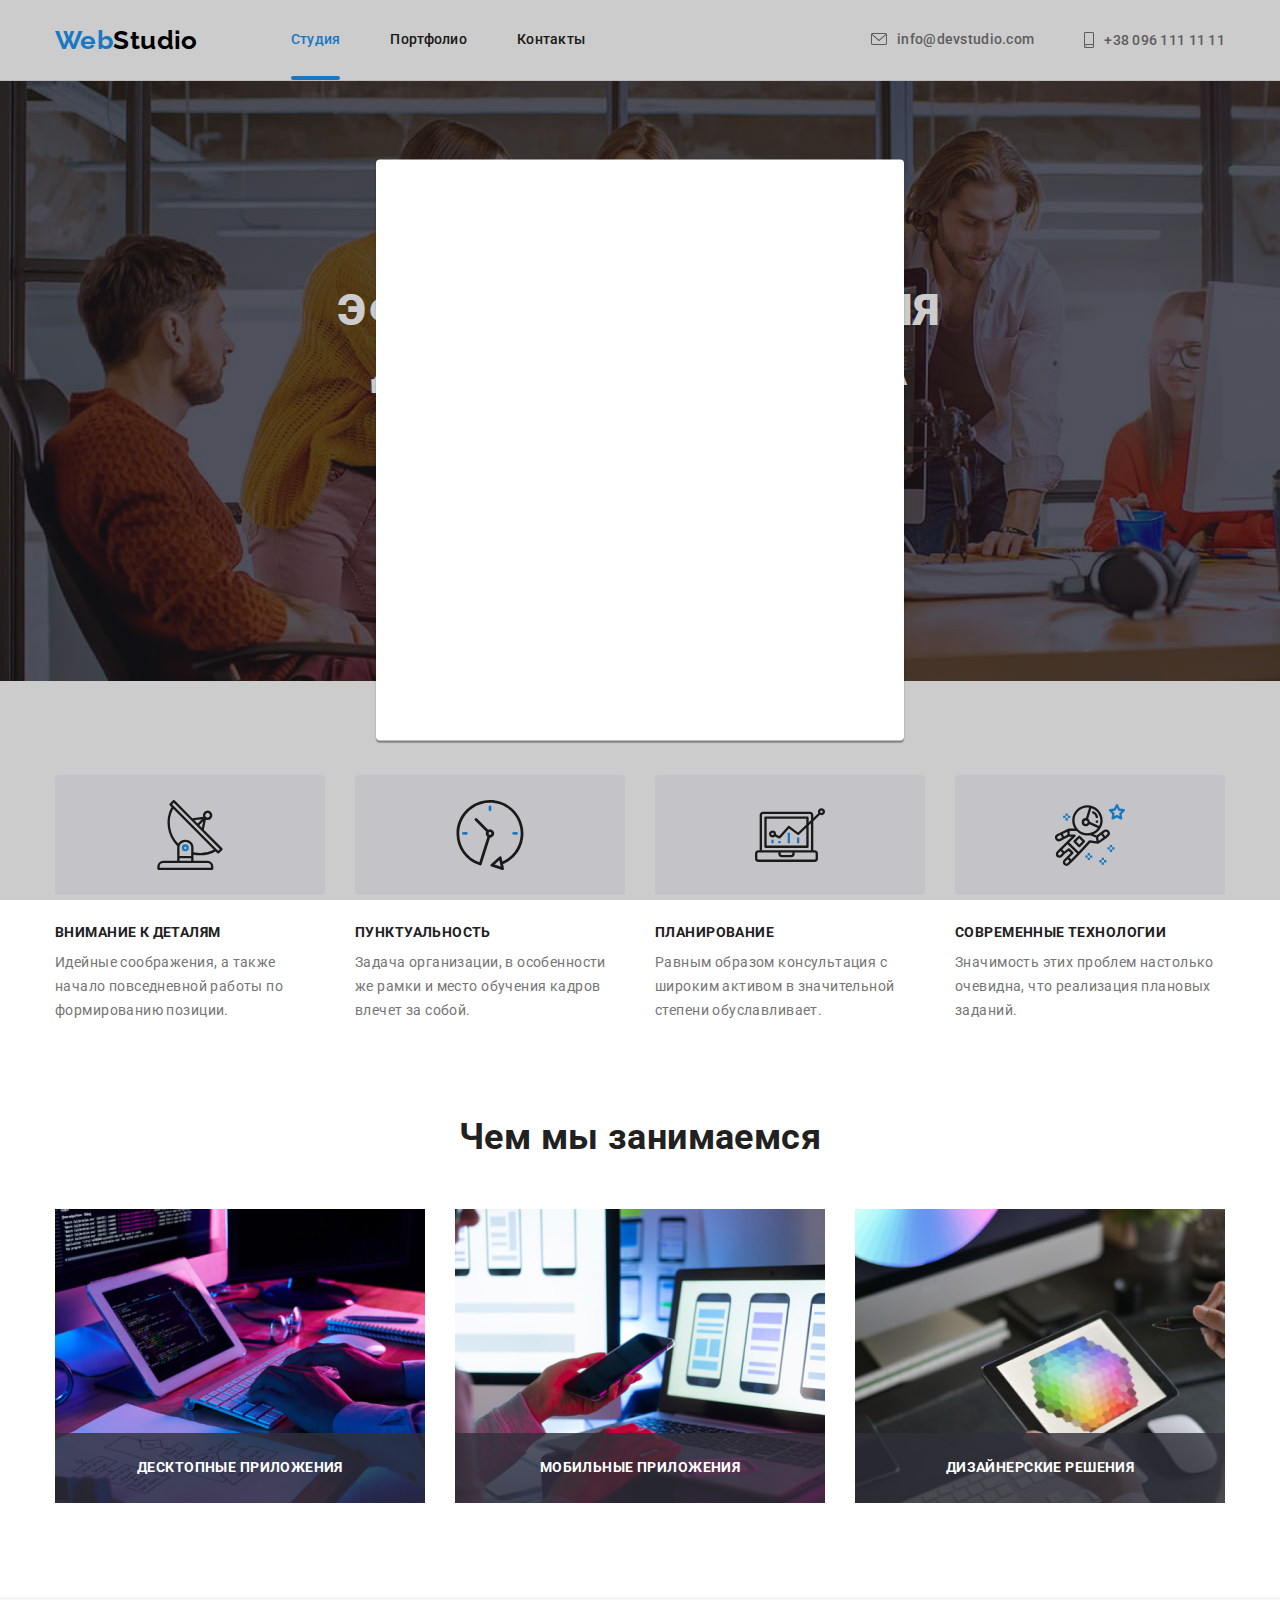
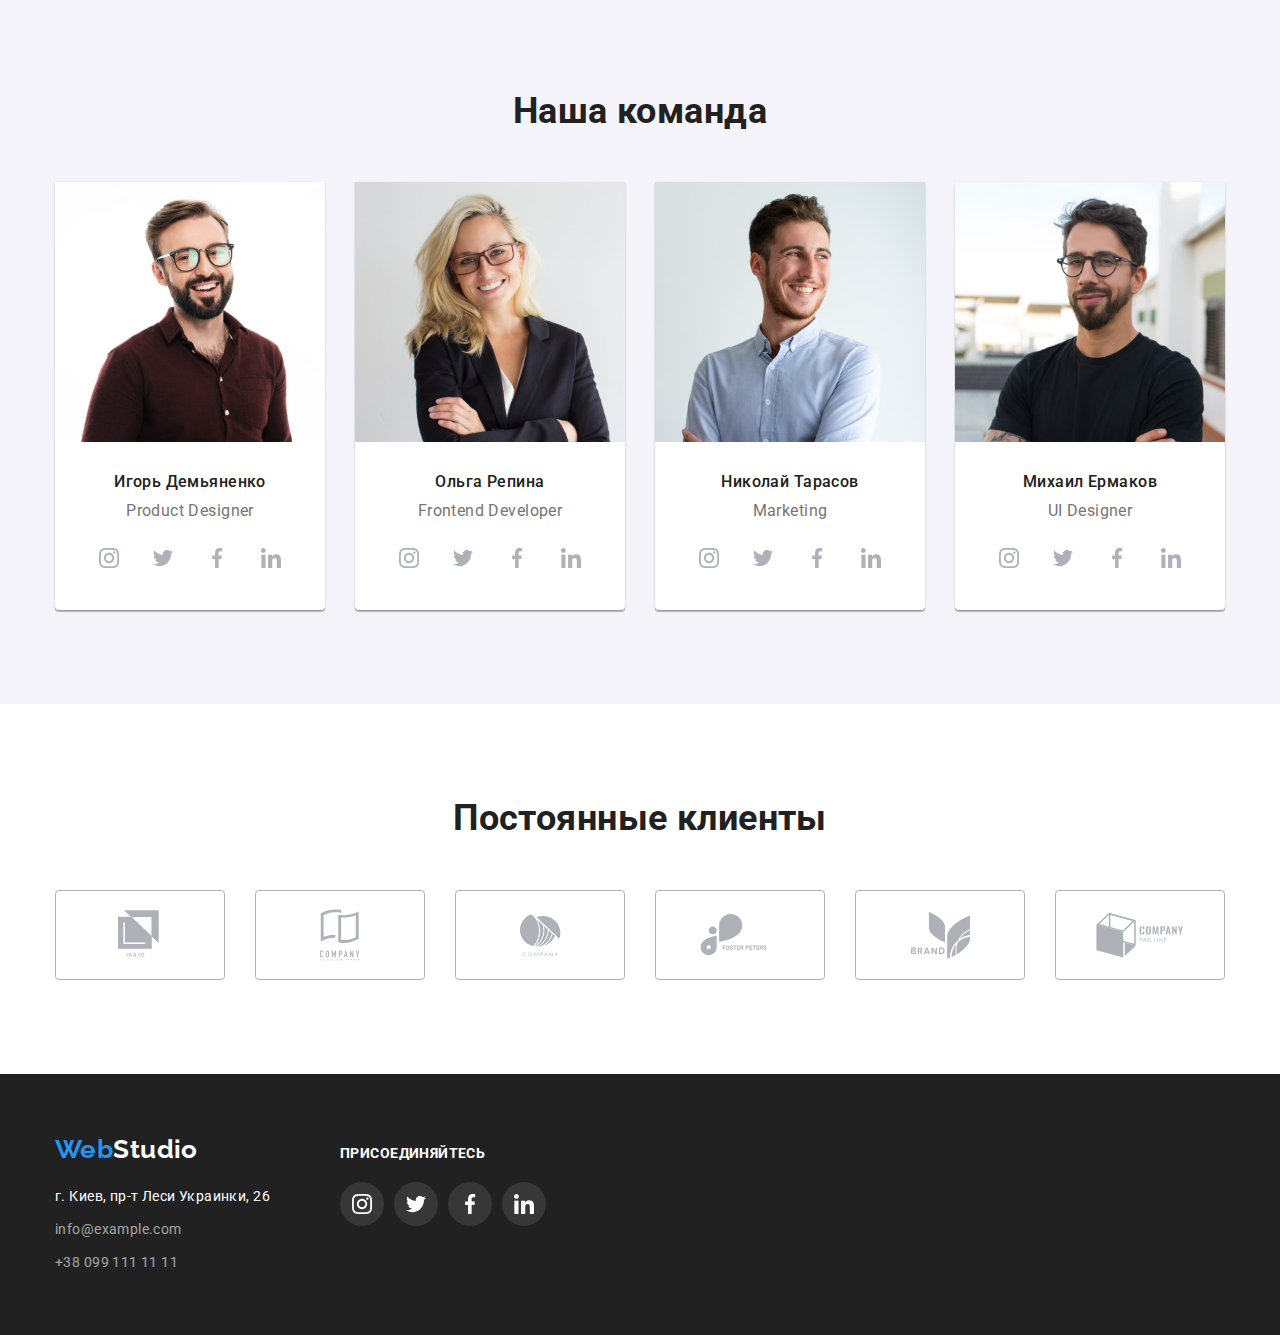
==== commit c348f564: "modal was added, first try" ====
--- a/index.html
+++ b/index.html
@@ -32,7 +32,6 @@
             <li class="item">
               <a class="link link-reset current-page" href="./index.html">
                 Студия
-                <div class="underline"></div>
               </a>
             </li>
             <li class="item">
@@ -441,6 +440,11 @@
         </div>
       </div>
     </footer>
+    <div class="modal-backdrop">
+      <section class="modal-window">
+        
+      </section>
+    </div>
     <script src="./js/modal.js"></script>
   </body>
 </html>
--- a/css/style.css
+++ b/css/style.css
@@ -200,7 +200,9 @@
   color: var(--interactive-element-color);
 }
 
-.current-page > .underline {
+.current-page::after {
+  content: '';
+  display: block;
   width: 100%;
   height: 4px;
   border-radius: 2px;
@@ -251,6 +253,7 @@
   letter-spacing: 0.06em;
   color: var(--lightondark-text-color);
   background-color: var(--button-color);
+  transition: background-color var(--transition-time) var(--transition-curve);
 }
 
 .hero .button-order:hover,
@@ -468,6 +471,7 @@
   height: 90px;
   border: 1px solid var(--svg-inactive-fill);
   border-radius: 4px;
+  transition: border-color var(--transition-time) var(--transition-curve);
 }
 
 .client-icon:hover,
@@ -481,11 +485,12 @@
   fill: var(--svg-active-fill);
 }
 
-.client-icon > .client-logo {
+.client-logo {
   fill: currentColor;
   align-self: center;
   margin-right: auto;
   margin-left: auto;
+  transition: fill var(--transition-time) var(--transition-curve);
 }
 
 /* footer address */
@@ -557,6 +562,7 @@
   border-radius: 50%;
   background-color: var(--footer-social-link-inactive-bg);
   color: var(--footer-social-link-fill);
+  transition: background-color var(--transition-time) var(--transition-curve);
 }
 
 .social-link:hover,
@@ -567,6 +573,31 @@
 .icon-social-network {
   margin-left: auto;
   margin-right: auto;
+}
+
+/* MODAL WINDOW */
+.modal-backdrop {
+  position: absolute;
+  width: 100%;
+  height: 100vh;
+  left: 0px;
+  top: 0px;
+
+  background: rgba(0, 0, 0, 0.2);
+}
+
+.modal-window {
+  position: absolute;
+  width: 528px;
+  height: 581px;
+  left: 50%;
+  top: 50%;
+  transform: translate(-50%, -50%);
+
+  background: #ffffff;
+  box-shadow: 0px 1px 3px rgba(0, 0, 0, 0.12), 0px 1px 1px rgba(0, 0, 0, 0.14),
+    0px 2px 1px rgba(0, 0, 0, 0.2);
+  border-radius: 4px;
 }
 
 /* PORTFOLIO page styles */
@@ -593,6 +624,9 @@
   border-radius: 4px;
   border-style: solid;
   border-color: transparent;
+  transition: background-color var(--transition-time) var(--transition-curve),
+    color var(--transition-time) var(--transition-curve),
+    box-shadow var(--transition-time) var(--transition-curve);
 }
 
 .filter-list .button-filter {
@@ -670,3 +704,36 @@
   font-size: 16px;
   line-height: 1.87;
 }
+
+div.overlay {
+  position: relative;
+  overflow: hidden;
+}
+
+/* check font optimization */
+div.overlay::before {
+  content: 'Технокряк это современная площадка распространения коронавируса. Компании используют эту платформу для цифрового шпионажа и атак на защищённые сервера конкурентов.';
+  width: 100%;
+  height: 100%;
+  padding-top: 63px;
+  padding-bottom: 63px;
+  padding-left: 24px;
+  padding-right: 24px;
+  font-family: Roboto;
+  font-weight: 400;
+  font-size: 18px;
+  line-height: 1.56;
+  letter-spacing: 0.03em;
+  text-align: center;
+  background-color: rgba(33, 150, 243, 0.9);
+  color: #ffffff;
+  position: absolute;
+  top: 0;
+  left: 0;
+  transform: translateY(100%);
+  transition: transform var(--transition-time) var(--transition-curve);
+}
+
+.card:hover div.overlay::before {
+  transform: translateY(0);
+}
--- a/css/svg.css
+++ b/css/svg.css
@@ -51,6 +51,7 @@
 
 .card-description .icon-social-network {
   fill: var(--teammate-social-link-logo-fill);
+  transition: fill var(--transition-time) var(--transition-curve);
 }
 
 .card-description .social-link:hover > .icon-social-network,
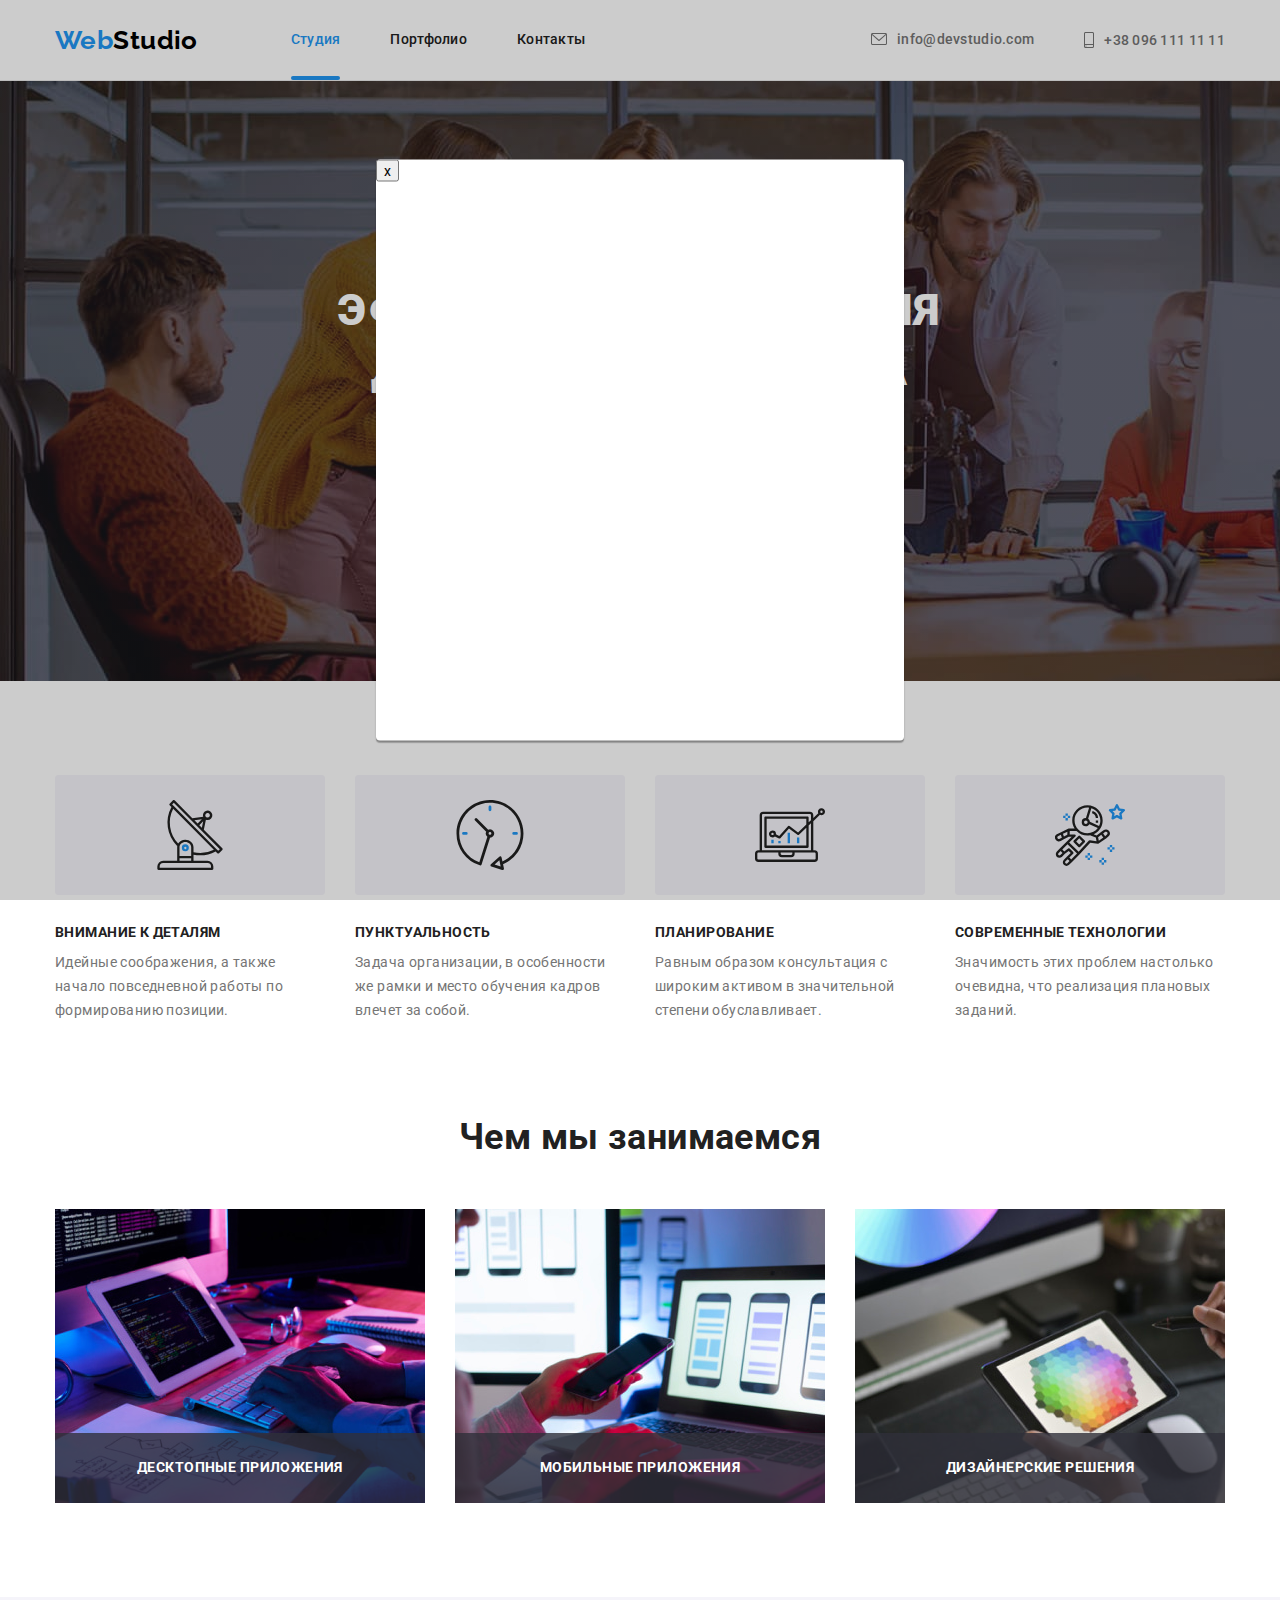
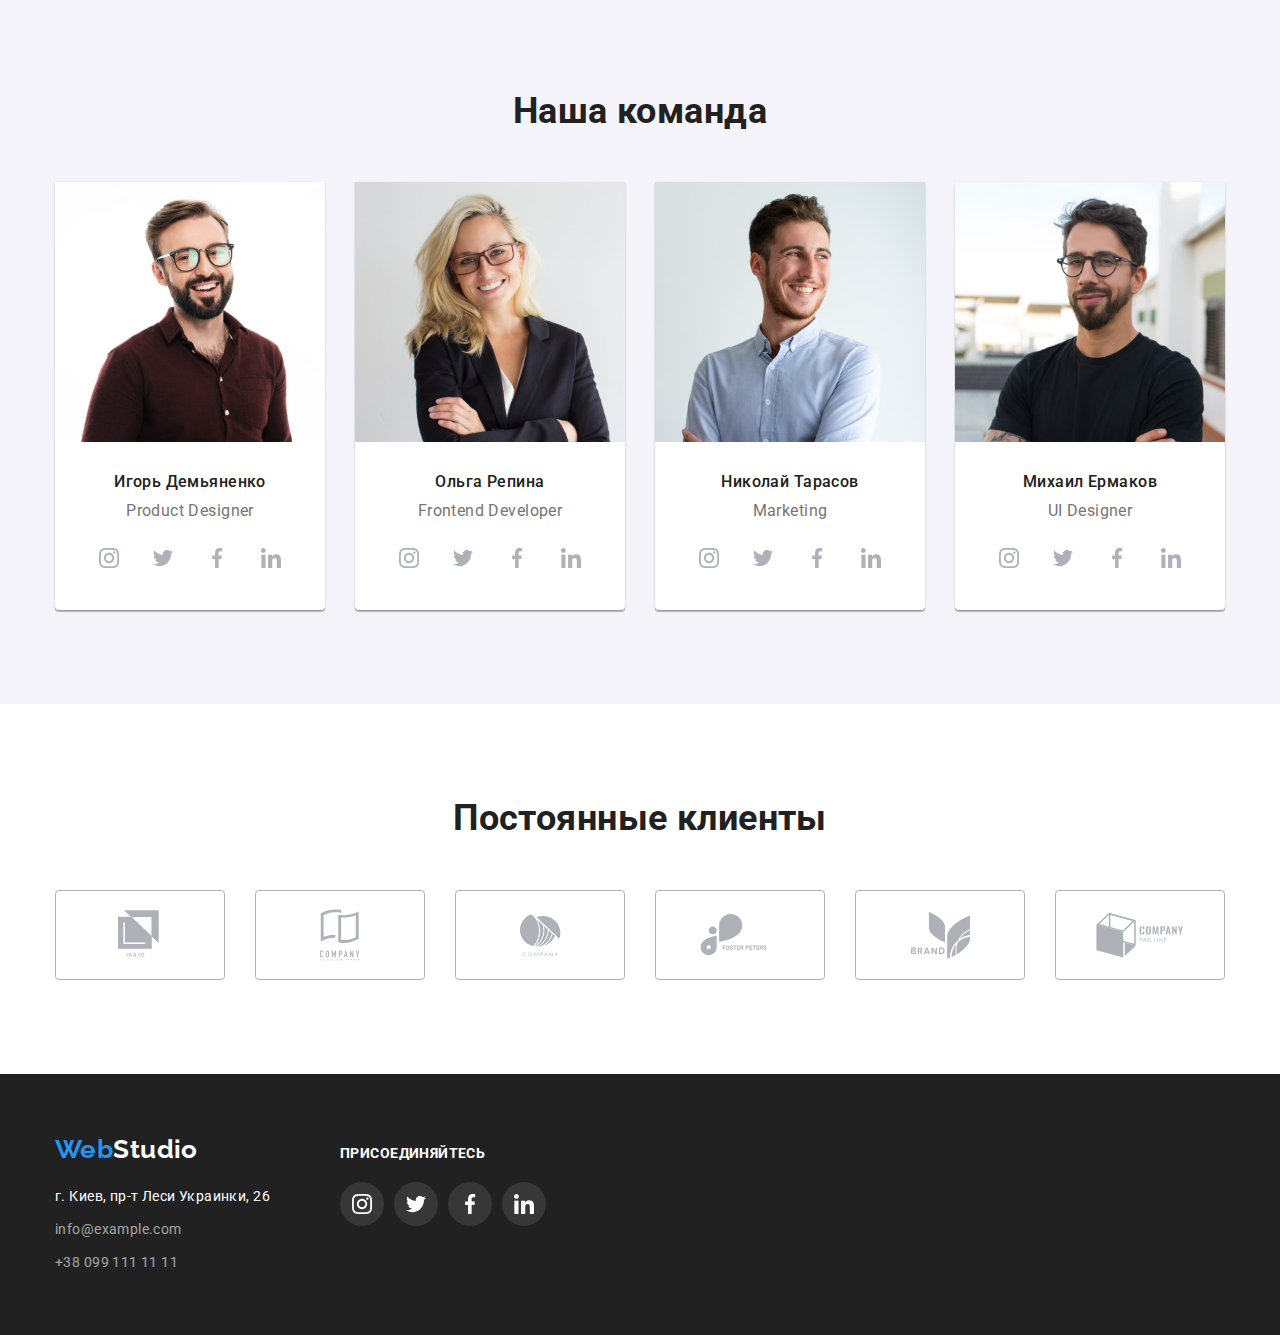
==== commit 4371b082: "modal continued" ====
--- a/index.html
+++ b/index.html
@@ -441,9 +441,9 @@
       </div>
     </footer>
     <div class="modal-backdrop">
-      <section class="modal-window">
-        
-      </section>
+      <div class="modal-window">
+          <button>x</button>
+      </div>
     </div>
     <script src="./js/modal.js"></script>
   </body>
--- a/css/style.css
+++ b/css/style.css
@@ -577,24 +577,25 @@
 
 /* MODAL WINDOW */
 .modal-backdrop {
-  position: absolute;
+  position: fixed;
+  left: 0px;
+  top: 0px;
+
   width: 100%;
   height: 100vh;
-  left: 0px;
-  top: 0px;
-
   background: rgba(0, 0, 0, 0.2);
 }
 
 .modal-window {
   position: absolute;
-  width: 528px;
-  height: 581px;
   left: 50%;
   top: 50%;
   transform: translate(-50%, -50%);
 
-  background: #ffffff;
+  width: 528px;
+  height: 581px;
+
+  background-color: #ffffff;
   box-shadow: 0px 1px 3px rgba(0, 0, 0, 0.12), 0px 1px 1px rgba(0, 0, 0, 0.14),
     0px 2px 1px rgba(0, 0, 0, 0.2);
   border-radius: 4px;
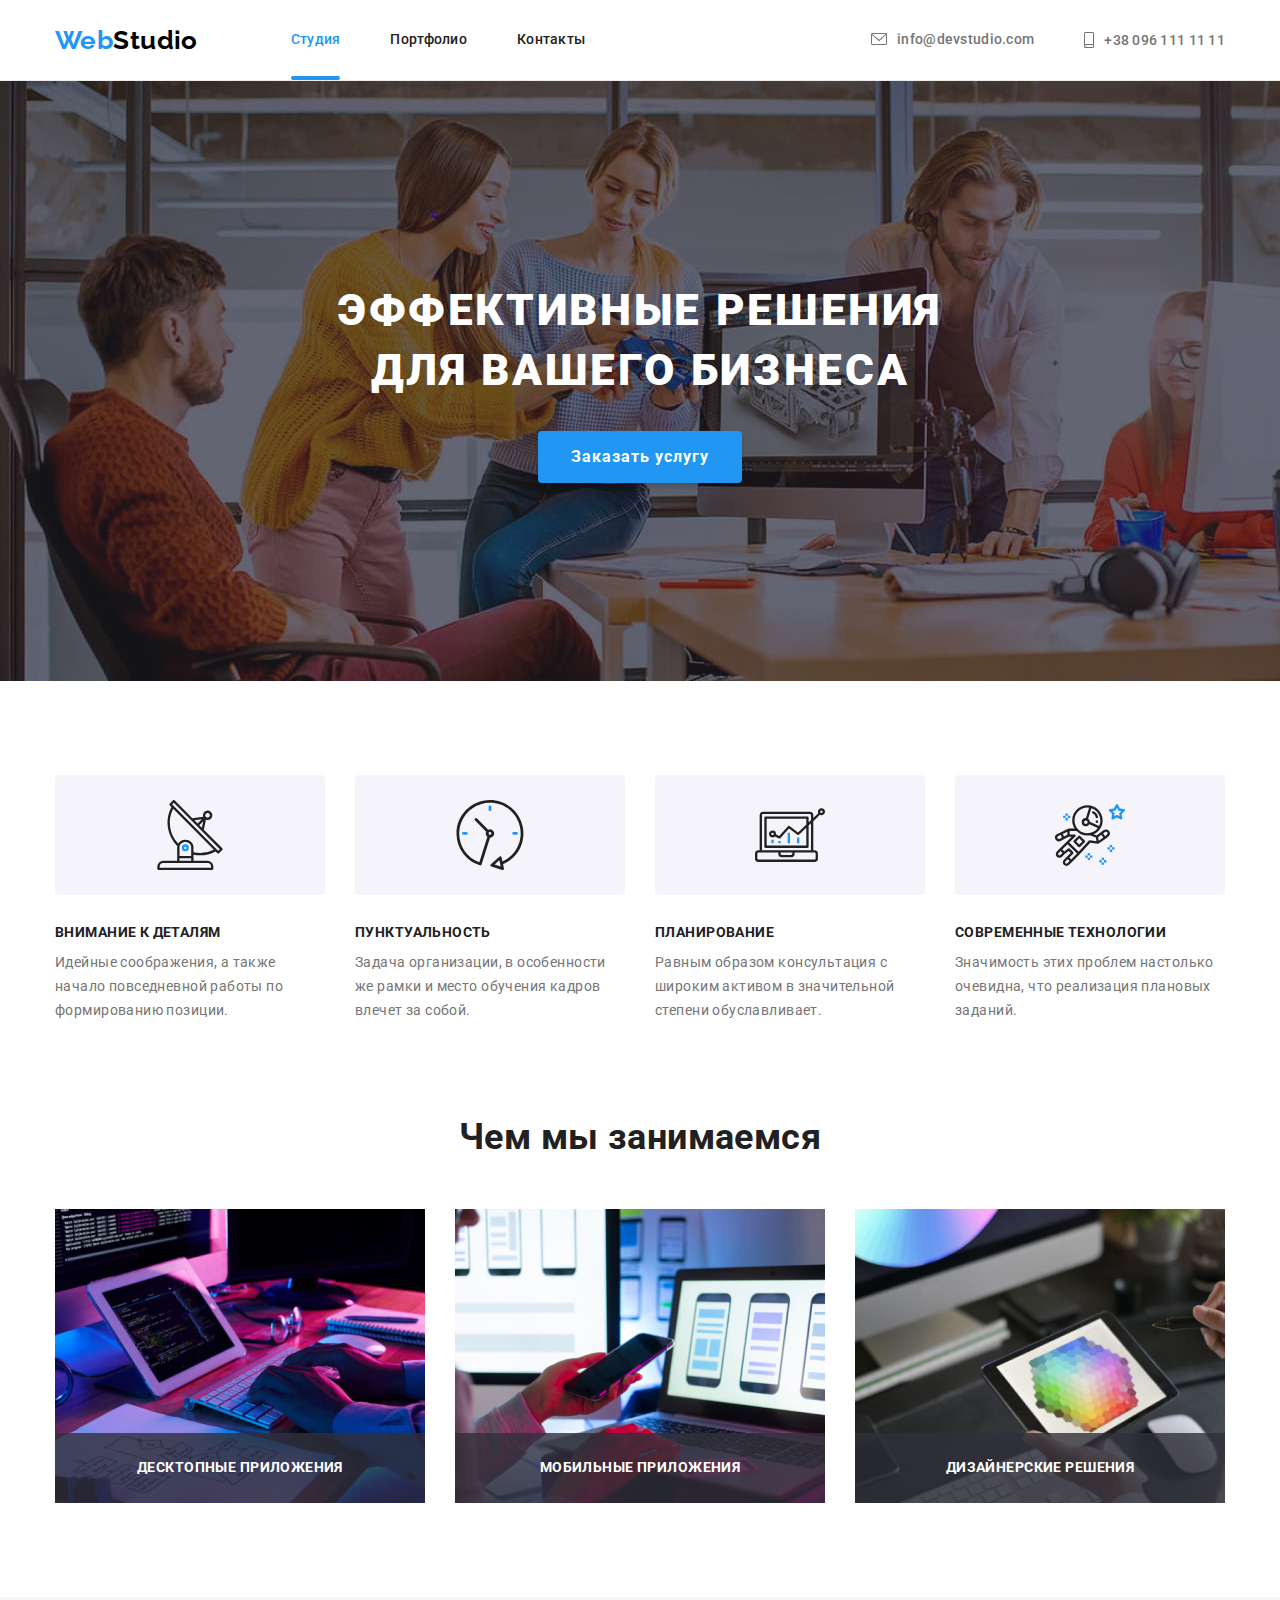
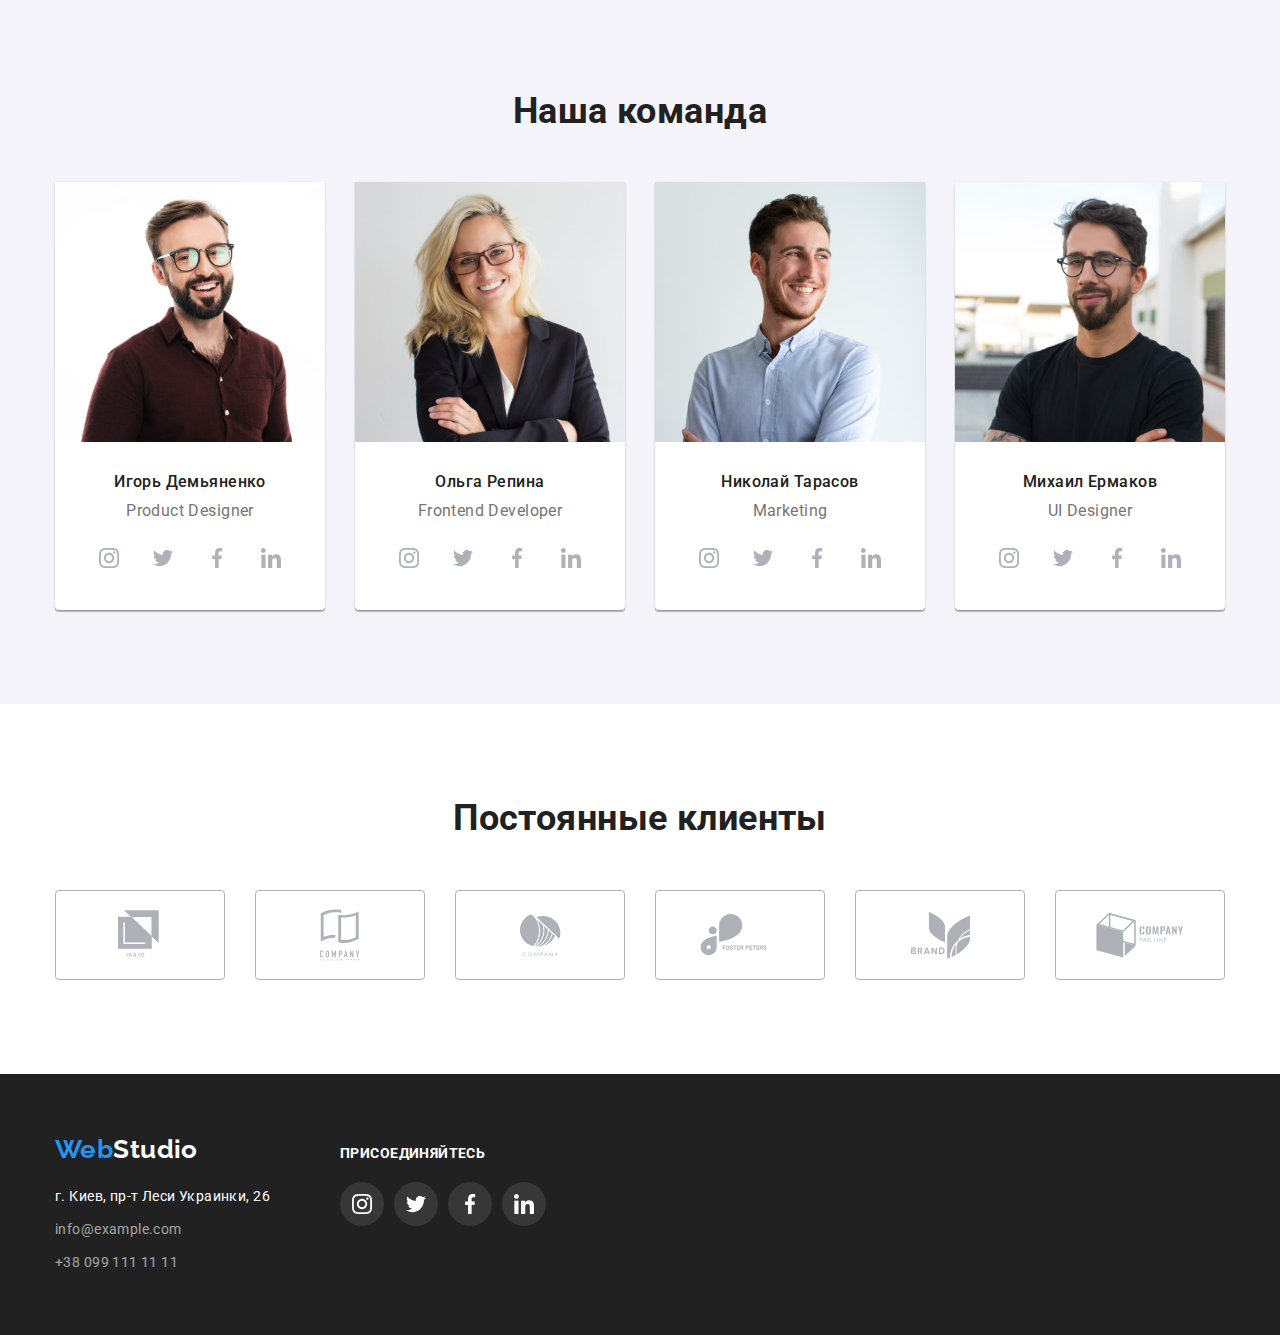
==== commit ea67e449: "modal popup action was added" ====
--- a/index.html
+++ b/index.html
@@ -77,6 +77,7 @@
             class="btn button-order button-cursor"
             type="button"
             name="service-order"
+            data-modal-open
           >
             Заказать услугу
           </button>
@@ -328,6 +329,9 @@
             </li>
           </ul>
         </div>
+
+
+
       </section>
       <!-- clients logo -->
       <section class="clients-section">
@@ -440,9 +444,9 @@
         </div>
       </div>
     </footer>
-    <div class="modal-backdrop">
+    <div class="modal-backdrop is-hidden" data-modal>
       <div class="modal-window">
-          <button>x</button>
+          <button class="close-modal" data-modal-close>x</button>
       </div>
     </div>
     <script src="./js/modal.js"></script>
--- a/css/style.css
+++ b/css/style.css
@@ -586,6 +586,11 @@
   background: rgba(0, 0, 0, 0.2);
 }
 
+.modal-backdrop.is-hidden {
+  opacity: 0;
+  pointer-events: none;
+}
+
 .modal-window {
   position: absolute;
   left: 50%;
@@ -599,6 +604,17 @@
   box-shadow: 0px 1px 3px rgba(0, 0, 0, 0.12), 0px 1px 1px rgba(0, 0, 0, 0.14),
     0px 2px 1px rgba(0, 0, 0, 0.2);
   border-radius: 4px;
+}
+
+.close-modal {
+  position: absolute;
+  right: 10px;
+  top: 10px;
+  padding: 5px;
+  width: 20px;
+  height: 20px;
+  border-radius: 50%;
+  border: 2px solid #454545;
 }
 
 /* PORTFOLIO page styles */
